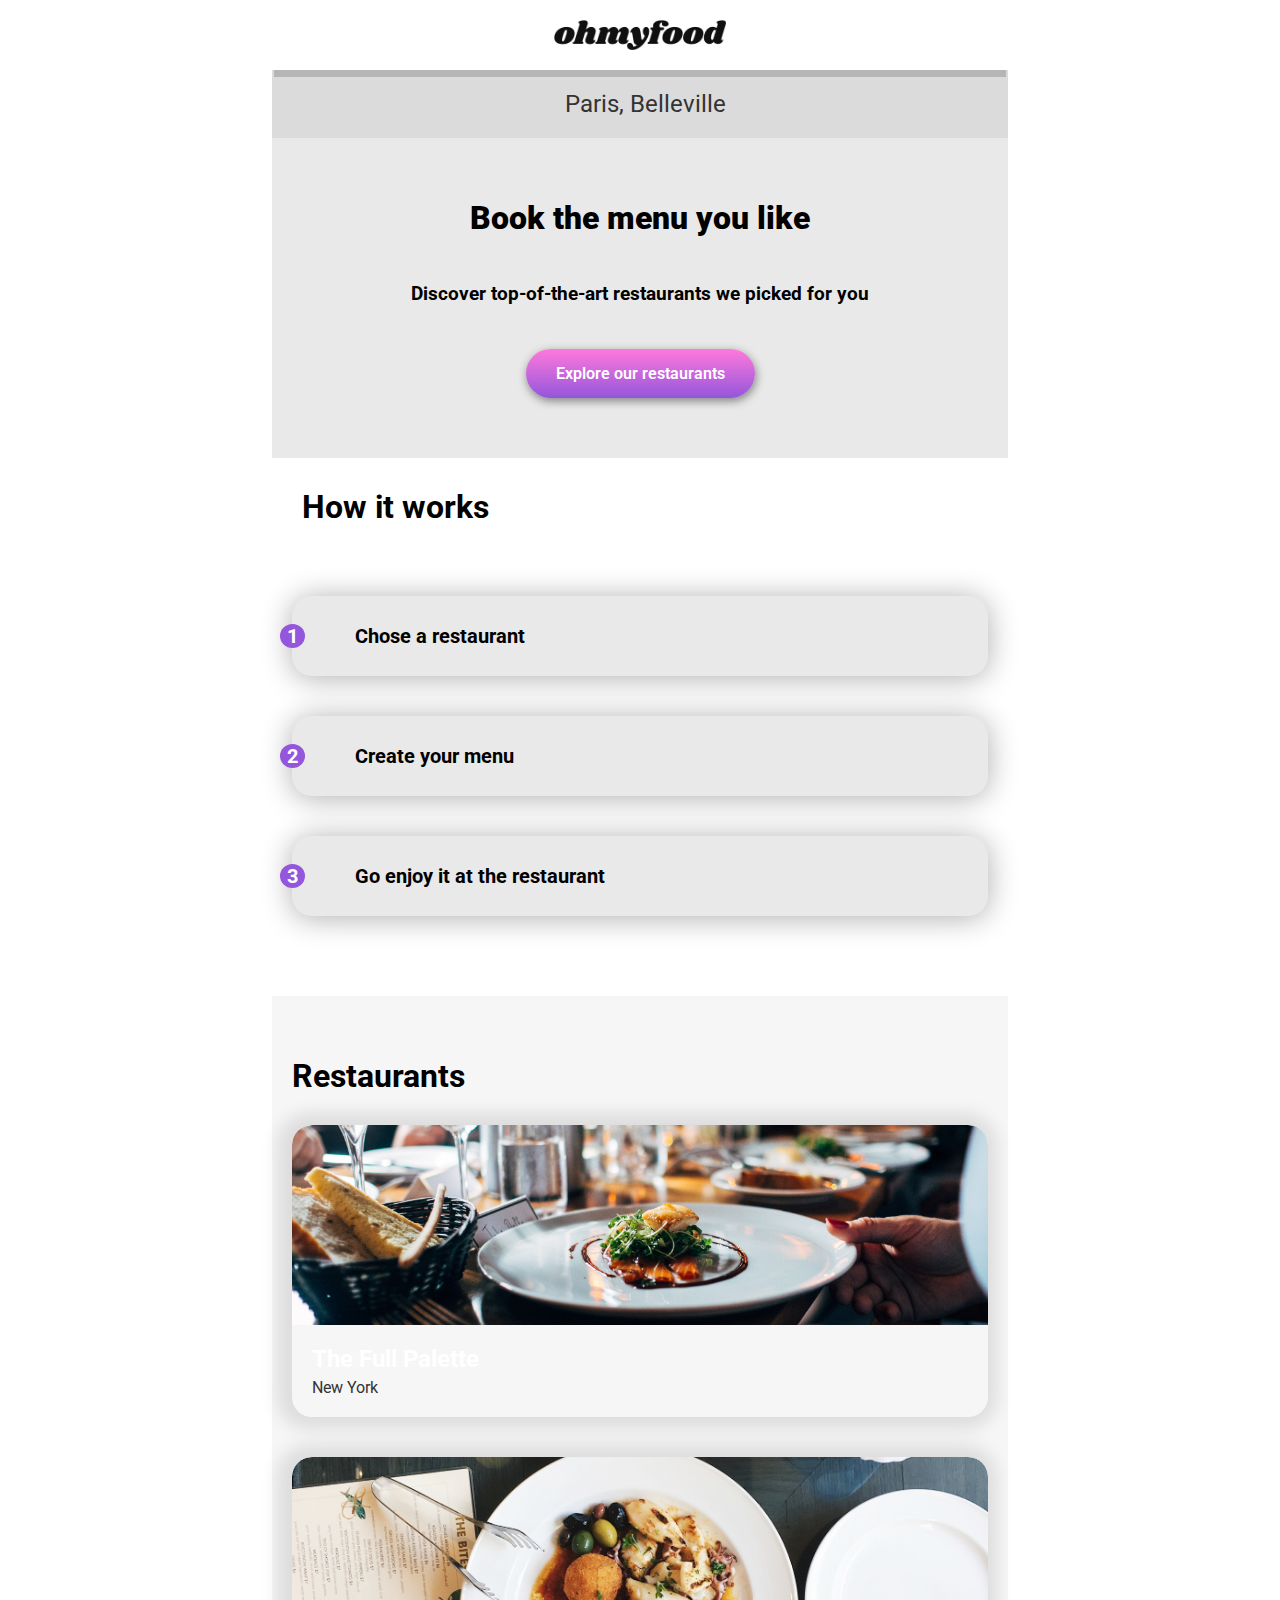
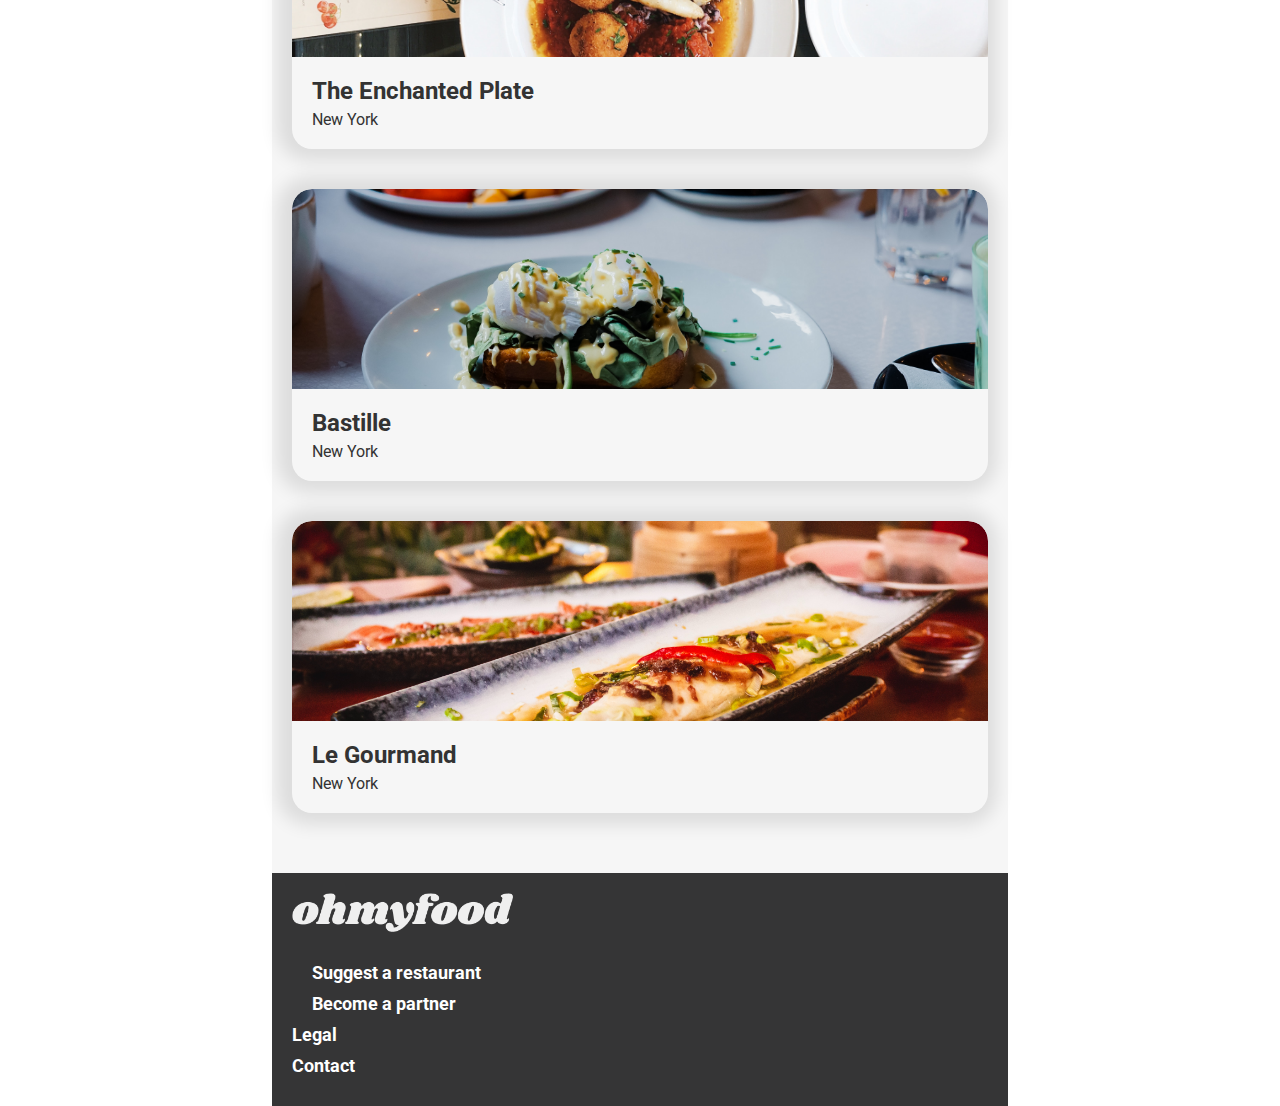
==== index.html @ 307437fc "fixing error" ====
<!DOCTYPE html>
<html lang="en">
  <head>
    <meta charset="UTF-8" />
    <meta http-equiv="X-UA-Compatible" content="IE=edge" />
    <meta name="viewport" content="width=device-width, initial-scale=1.0" />
    <link rel="stylesheet" href="styles/styles.css" />
    <title>Document</title>
    <link
      rel="stylesheet"
      href="https://cdnjs.cloudflare.com/ajax/libs/font-awesome/6.1.1/css/all.min.css"
      integrity="sha512-KfkfwYDsLkIlwQp6LFnl8zNdLGxu9YAA1QvwINks4PhcElQSvqcyVLLD9aMhXd13uQjoXtEKNosOWaZqXgel0g=="
      crossorigin="anonymous"
      referrerpolicy="no-referrer"
    />
  </head>
  <body>
    <div class="logo">
      <img src="images/logo/ohmyfood.png" alt="logo" />
    </div>
    <div class="location">
      <i class="fa-solid fa-location-dot"></i>
      <span>Paris, Belleville</span>
    </div>

    <section class="booking">
      <h1>Book the menu you like</h1>
      <h3>Discover top-of-the-art restaurants we picked for you</h3>

      <a class="btn-gradient" href="#">Explore our restaurants</a>
    </section>

    <section class="info">
      <h1>How it works</h1>

      <article class="work">
        <p>1</p>
        <i class="fa-solid fa-mobile-screen-button"></i>
        <span>Chose a restaurant</span>
      </article>

      <article class="work">
        <p>2</p>
        <i class="fa-solid fa-list"></i>
        <span>Create your menu</span>
      </article>
      <article class="work">
        <p>3</p>
        <i class="fa-solid fa-store"></i
        ><span>Go enjoy it at the restaurant</span>
      </article>
    </section>
    <section class="restaurants">
      <h1>Restaurants</h1>
      <article>
        <figure>
          <a href="./full.html"
            ><img
              src="images/restaurants/jay-wennington-N_Y88TWmGwA-unsplash.jpg"
              alt=""
          /></a>
          <figcaption>
            <div>
              <h2><a href="./full.html">The Full Palette</a></h2>
              <p>New York</p>
            </div>
            <div class="favorite">
              <label for="full">
                <input type="checkbox" id="full" />
                <i class="fa-regular fa-heart"></i>
                <i class="fa-solid fa-heart"></i>
              </label>
            </div>
          </figcaption>
        </figure>
      </article>

      <article>
        <figure>
          <a href="./enchanted.html">
            <img src="images/restaurants/stil-u2Lp8tXIcjw-unsplash.jpg" alt=""
          /></a>
          <figcaption>
            <div>
              <h2>The Enchanted Plate</h2>
              <p>New York</p>
            </div>
            <div class="favorite">
              <label for="enchanted">
                <input type="checkbox" id="enchanted" />
                <i class="fa-regular fa-heart"></i>
                <i class="fa-solid fa-heart"></i>
              </label>
            </div>
          </figcaption>
        </figure>
      </article>

      <article>
        <figure>
          <a href="./bastille.html">
            <img
              src="images/restaurants/toa-heftiba-DQKerTsQwi0-unsplash.jpg"
              alt=""
            />
          </a>
          <figcaption>
            <div>
              <h2>Bastille</h2>
              <p>New York</p>
            </div>
            <div class="favorite">
              <label>
                <input type="checkbox" />
                <i class="fa-regular fa-heart"></i>
                <i class="fa-solid fa-heart"></i>
              </label>
            </div>
          </figcaption>
        </figure>
      </article>
      <article>
        <figure>
          <a href="./legourmand.html">
            <img
              src="images/restaurants/louis-hansel-shotsoflouis-qNBGVyOCY8Q-unsplash.jpg"
              alt=""
            />
          </a>
          <figcaption>
            <div>
              <h2>Le Gourmand</h2>
              <p>New York</p>
            </div>
            <div class="favorite">
              <label>
                <input type="checkbox" />
                <i class="fa-regular fa-heart"></i>
                <i class="fa-solid fa-heart"></i>
              </label>
            </div>
          </figcaption>
        </figure>
      </article>
    </section>
  </body>
  <footer>
    <img src="images/logo/ohmyfood.png" alt="OhMyFood" />

    <div>
      <i class="fa-solid fa-utensils"> </i>
      <a href="/alafrancaise.html"> Suggest a restaurant</a>
    </div>

    <div>
      <i class="fa-solid fa-handshake-angle"></i>
      <a href="#">Become a partner</a>
    </div>
    <a href="#">Legal</a>
    <a href="#">Contact</a>
  </footer>
</html>
---- styles/styles.css ----
@import url("https://fonts.googleapis.com/css2?family=Roboto:wght@400;500;700;900&display=swap");

/* SETTING BODY PROPERTIES  */

body {
  max-width: 736px;
  font-family: "Roboto", sans-serif;
  margin: 0 auto;
}

a {
  text-decoration: none;
}

a:visited,
a:hover,
a:link {
  color: white;
}

/* MAIN LOGO DESIGN */

.logo {
  display: flex;
  align-items: baseline;
  padding: 20px;

  -webkit-box-shadow: 0px 9px 0px -2px rgba(0, 0, 0, 0.25);
  -moz-box-shadow: 0px 9px 0px -2px rgba(0, 0, 0, 0.25);
  box-shadow: 0px 9px 0px -2px rgba(0, 0, 0, 0.2);
}
.logo i {
  font-size: 30px;
}

.logo img {
  height: 30px;
  margin: auto;
}

/* LOCATION SECTION */

.location {
  padding: 20px;
  font-style: "roboto";
  font-size: x-large;
  text-align: center;
  color: #333;
  background-color: rgb(125 125 125 / 28%);
}

.location i {
  margin-right: 10px;
}

.booking {
  height: 15em;
  display: flex;
  flex-flow: column;
  align-content: center;
  justify-content: space-between;
  align-items: center;
  background-color: rgb(233, 233, 233);
  padding: 40px;
}
.booking h1 {
  font-weight: 900;
}
.booking p {
  width: fit-content;
}
.booking h3 {
  text-align: center;
}

/* Gradient Class to be reused with the buttons */

.btn-gradient {
  margin: 20px;

  background-color: #ff79da;

  padding: 15px 30px;
  border-radius: 50px;
  color: #fff;
  font-weight: 600;
  font-family: "Roboto";

  background: #9456dc;
  background: -webkit-linear-gradient(bottom, #9456dc, #ff79db);
  background: -moz-linear-gradient(bottom, #9456dc, #ff79db);
  background: linear-gradient(to top, #9456dc, #ff79db);
  box-shadow: 1px 3px 10px grey;
}

.info {
  display: flex;
  flex-direction: column;
  gap: 40px;
}
.info h1 {
  margin: 30px;
}

.info i {
  color: #9356dc;
  margin: 5px;
}
figcaption a,
figcaption a:visited {
  color: #333;
}
.work {
  font-weight: bold;
  display: flex;
  align-items: center;
  font-size: 20px;
  box-shadow: 0px 2px 30px rgb(176, 173, 173);
  margin: 0px 20px;
  height: 80px;
  background-color: rgb(233, 233, 233);
  border-radius: 20px;
  gap: 20px;
}
.work p {
  width: 25px;
  margin: 0 0 0 -12px;
  color: #fff;
  font-size: 20px;
  text-align: center;
  border-radius: 50%;
  background-color: #9356dc;
}
.work:hover {
  background-color: #e5d5f6;
  opacity: 1;
}
/* Index restaurant code */

.restaurants {
  display: flex;
  flex-direction: column;

  padding-bottom: 40px;
  margin-top: 80px;
  background-color: #f6f6f6;
}
/* Adding style to the titlle ```````````````````` */
.restaurants > h1 {
  font-weight: bold;
  font-size: xx-large;
  margin-left: 20px;
  padding-top: 40px;
  margin-bottom: 10px;
}

.restaurants figure {
  margin: 20px;
  border-radius: 20px;
  overflow: hidden;
  -webkit-box-shadow: -3px 0px 17px 12px rgba(0, 0, 0, 0.1);
  -moz-box-shadow: -3px 0px 17px 12px rgba(0, 0, 0, 0.1);
  box-shadow: -3px 0px 17px 12px rgba(0, 0, 0, 0.1);
}

.restaurants article figure img {
  width: 100%;
  display: block;
}
.restaurants article figcaption {
  padding-right: 15px;
  padding-left: 15px;
  padding-top: 5px;
  padding-bottom: 15px;
  display: flex;
  justify-content: space-between;
  align-items: center;
  color: #333;
}

.restaurants article figcaption h2 {
  color: #333;
  margin: 5px;
}

.restaurants article figcaption p {
  color: #333;
  margin: 5px;
}

.restaurants article > figure img {
  object-fit: cover;
  width: 100%;
  max-height: 200px;
  border-top-right-radius: 20px;
  border-top-left-radius: 20px;
  padding-bottom: 10px;
}

footer {
  font-family: "Roboto", sans-serif;
  background-color: #353536;
  color: #fff;
}
footer a {
  position: relative;
  margin: 0px 20px;
  color: #fff;
  text-decoration: none;
  font-family: "Roboto", sans-serif;
  font-size: large;
  font-weight: bold;
}

footer {
  color: #fff;
  display: flex;
  flex-direction: column;
  gap: 10px;
}
footer i {
  clear: left;
}

/* alafrancaise code*/

.fondo {
  margin: 0;
}
.fondo img {
  object-fit: cover;
  width: 100%;
}
.menu {
  display: flex;
  /* found the error in this line */
  flex-direction: column;
  gap: 20px;
  background-color: #f6f6f6;
  position: relative;
  padding-bottom: 120px;
}
.layout {
  display: flex;
  flex-direction: column;
  gap: 20px;
  align-items: center;
}

.t-menu {
  margin: 10px 20px;
  padding-bottom: 5px;
  align-self: flex-start;
  color: #333;
  position: relative;
  font-size: 20px;
  padding: 0;
}
.t-menu::after {
  content: "";
  display: block;
  width: 50px;
  height: 2px;
  background-color: #99e2d0;
  margin-top: 5px;
}

.selection {
  background-color: #fff;
  display: flex;
  margin: 0;
  border-radius: 10px;
  width: 90%;
  box-shadow: 1px 3px 15px rgb(0 0 0 / 10%);
  justify-content: space-between;
  align-items: center;
  overflow: hidden;
  position: relative;
  transition: all 0.3s ease;
  animation-name: slideup;
  animation-fill-mode: backwards;
  animation-duration: 0.3s;
  animation-timing-function: ease;
}

.selection:nth-of-type(1) {
  animation-delay: 100ms;
}
.selection:nth-of-type(2) {
  animation-delay: 200ms;
}
.selection:nth-of-type(3) {
  animation-delay: 300ms;
}

.selection > div:first-of-type {
  padding: 10px;
  flex: 10;
}

.selection h3,
.selection h5 {
  margin: 0;
}
.selection h5 {
  font-weight: 300;
}
.selection .price {
  padding-right: 20px;
  transition: all 0.3s ease;
  /*flex: 2;*/
  display: flex;
  align-self: end;
  padding-bottom: 10px;
}
.check {
  display: flex;
  justify-content: center;
  align-items: center;
  height: 100%;
  width: 60px;
  background-color: #99e2d0;
  color: #fff;
  position: absolute;
  top: 0;
  right: -60px;
  transition: all 0.3s ease;
  cursor: pointer;
}

.check i {
  transform: rotate(-360deg);
  transition: all 0.5s ease;
  font-size: 25px;
}

.selection:hover .check {
  right: 0;
}
.selection:hover .check i {
  transform: rotate(0deg);
}

.selection:hover .price {
  padding-right: 70px;
}

.selection:hover h3,
.selection:hover h5 {
  margin: 0;
  white-space: nowrap;
  overflow: hidden;
  text-overflow: ellipsis;
  max-width: 90%;
}
.selection .check:hover {
  cursor: pointer;
}
.btn-order {
  width: 35%;
  color: #fff;
  display: flex;
  align-self: center;
  position: absolute;
  left: calc(50% - 102px);
  bottom: 20px;
}

.btn-order > span {
  margin: 0 auto;
}

.btn-gradient > a {
  display: inline;
  color: #fff;
  justify-items: center;
}

.menu > h1 {
  font-size: 40px;
  margin: 20px;
  font-family: "Roboto";
  font-style: italic;
}

.restaurant {
  display: flex;
  align-items: center;
  justify-content: space-between;
  padding: 20px;
  background-color: #f6f6f6;
  border-top-left-radius: 40px;
  border-top-right-radius: 40px;
  margin-top: -60px;
  position: relative;
}
.restaurant .favorite {
  margin-top: -15px;
}

.favorite input {
  width: 0;
  height: 0;
  overflow: auto;
}

.favorite i {
  display: block;
  margin-top: -20px;
  background-color: transparent;
  text-align: center;
  font-size: 30px;
}

.favorite input + i + i {
  display: none;
}

.favorite input:checked + i + i {
  display: block;

  background-image: linear-gradient(to top, #9456dc, #ff79db);
  -webkit-text-fill-color: transparent;
  -webkit-background-clip: text;
}
.favorite input:checked + i {
  display: none;
}

.entree input {
  width: 0;
  height: 0;
  overflow: hidden;
}
footer {
  padding-bottom: 30px;
}
footer h1 {
  margin-left: 20px;
}
footer > img {
  padding: 20px;
  width: 30%;
  filter: invert(1);
  -webkit-filter: invert(1);
  -ms-filter: invert(1);
  -o-filter: invert(1);
}
footer div {
  margin-left: 20px;
}

.main {
  color: #333;
}

@keyframes slideup {
  0% {
    transform: translateY(25px);
    opacity: 0;
  }
  100% {
    transform: translateY(0);
    opacity: 1;
  }
}
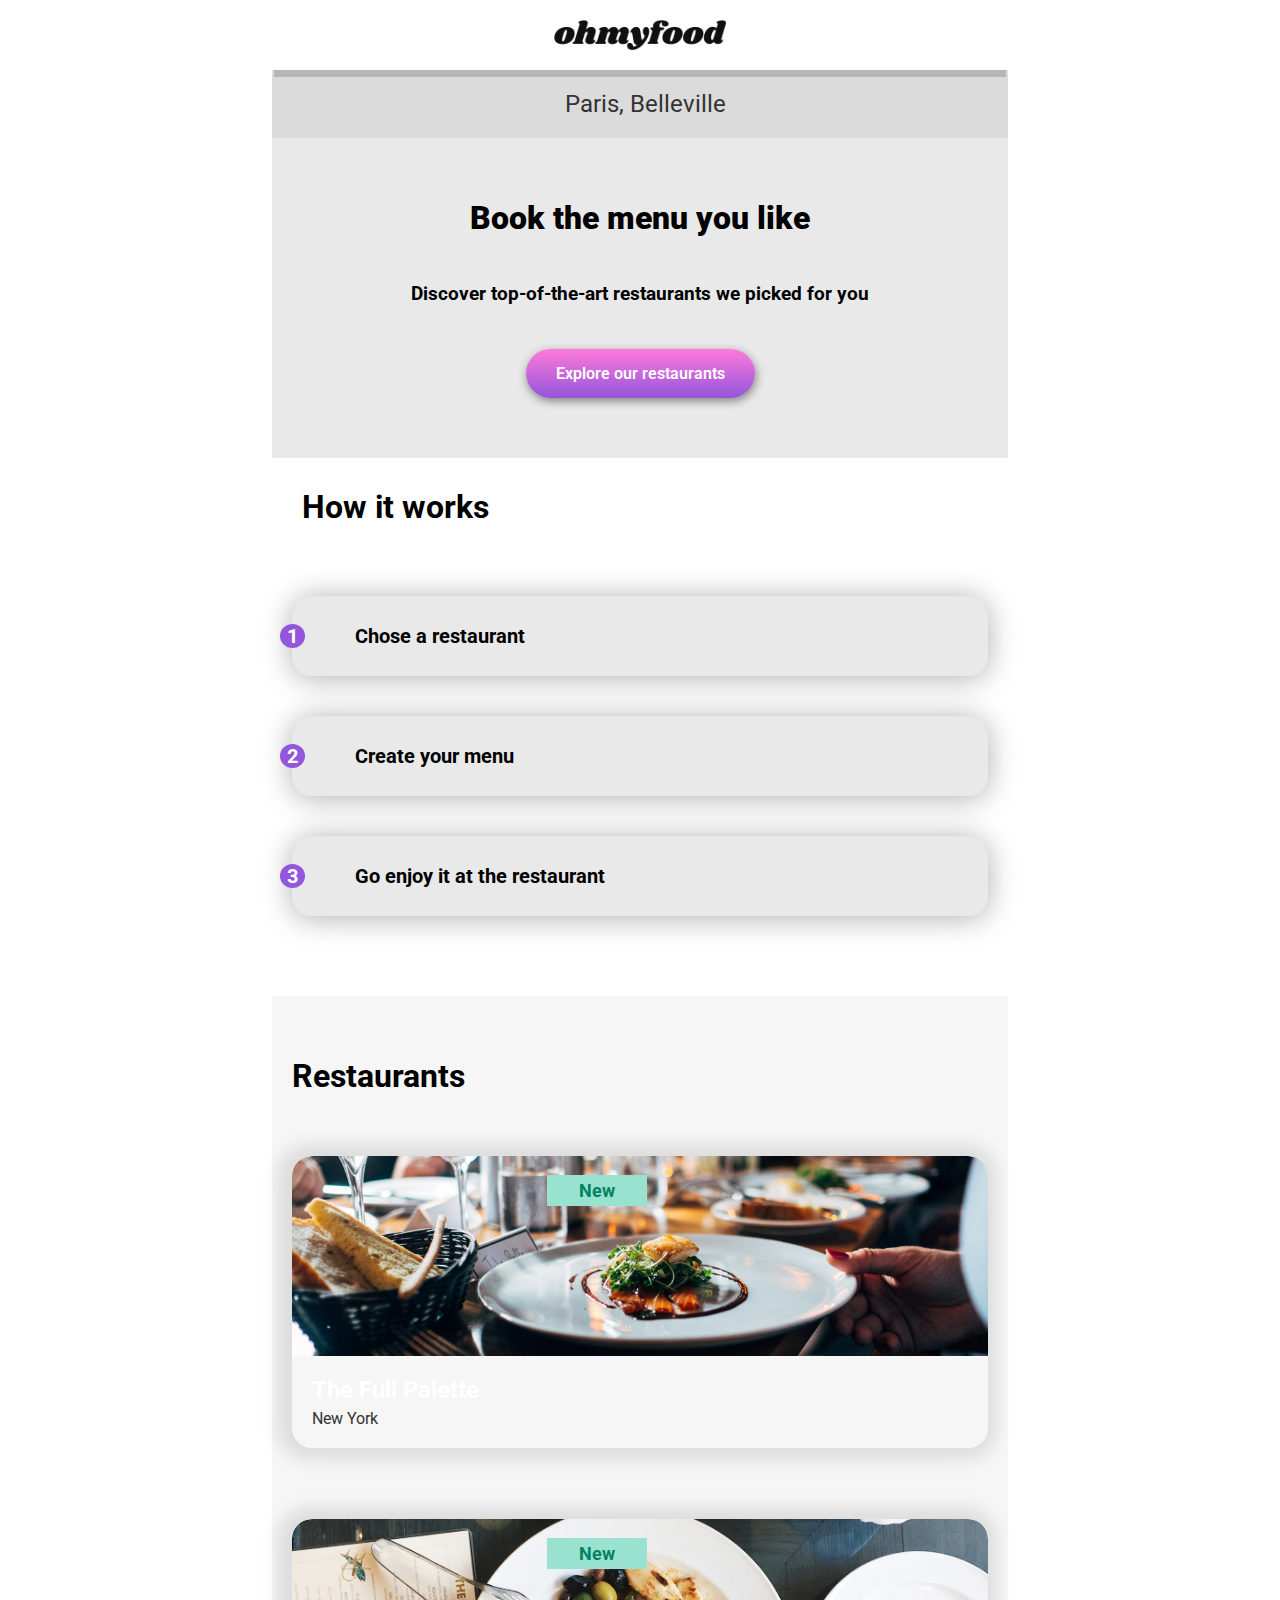
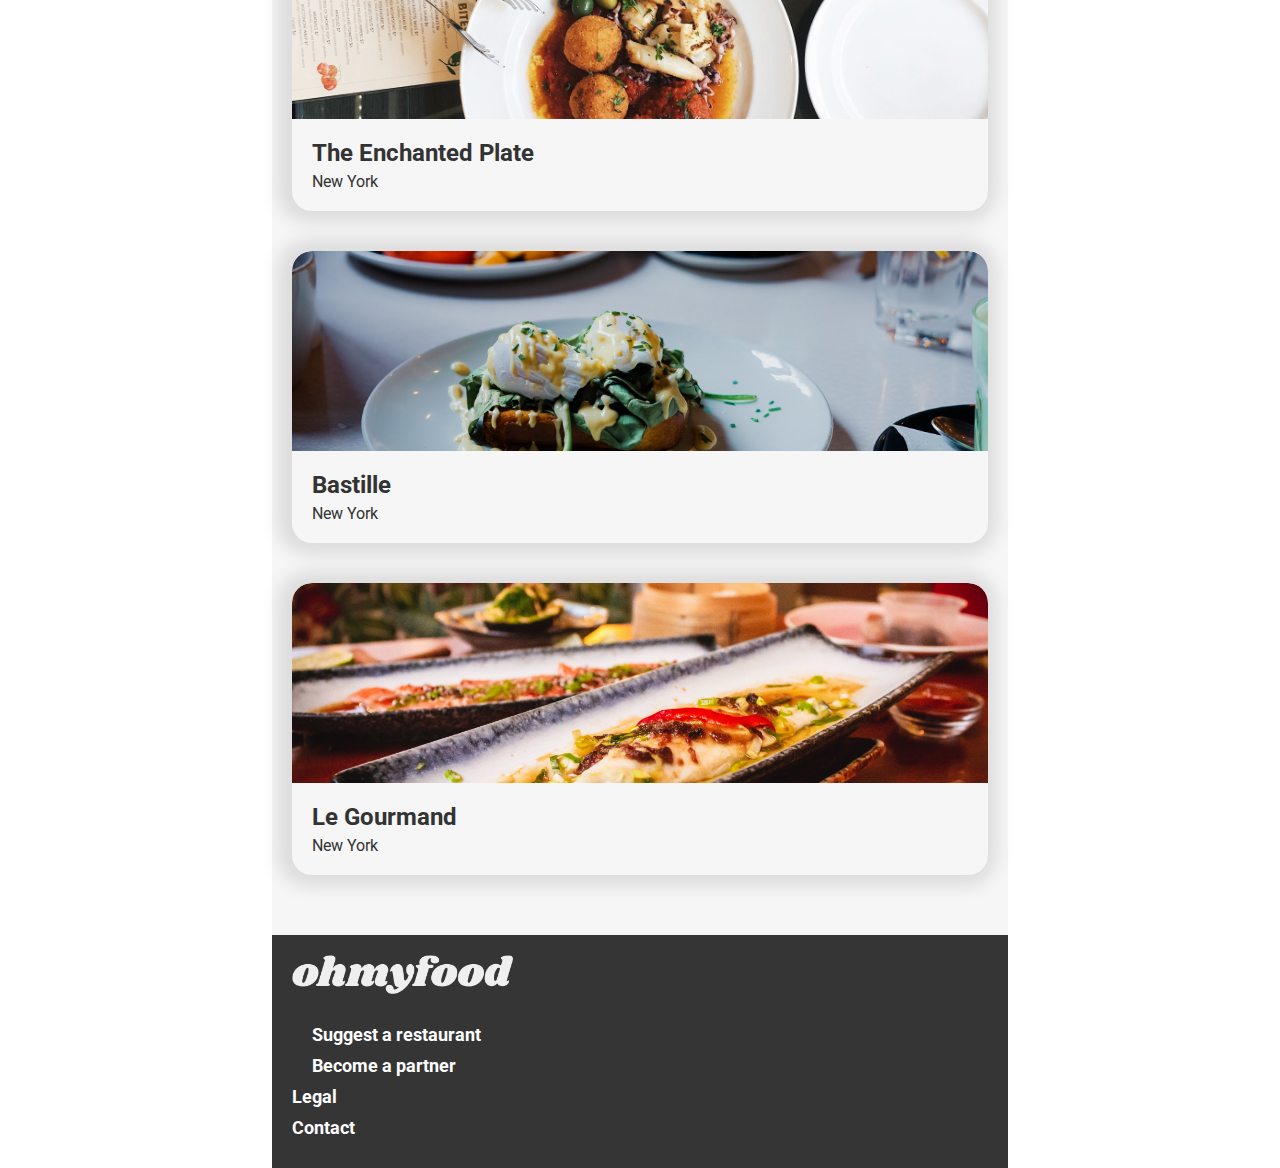
==== commit dd8f68eb: "fixing error" ====
--- a/index.html
+++ b/index.html
@@ -53,6 +53,7 @@
     <section class="restaurants">
       <h1>Restaurants</h1>
       <article>
+        <span class="new-tag">New</span>
         <figure>
           <a href="./full.html"
             ><img
@@ -76,6 +77,7 @@
       </article>
 
       <article>
+        <span class="new-tag">New</span>
         <figure>
           <a href="./enchanted.html">
             <img src="images/restaurants/stil-u2Lp8tXIcjw-unsplash.jpg" alt=""
--- a/styles/styles.css
+++ b/styles/styles.css
@@ -234,11 +234,26 @@
 .menu {
   display: flex;
   /* found the error in this line */
-  flex-direction: column;
+  flex-direction: column; /* flex-flow: column nowrap;*/
   gap: 20px;
   background-color: #f6f6f6;
   position: relative;
   padding-bottom: 120px;
+}
+.new-tag {
+  display: block;
+  position: relative;
+  left: 275px;
+  top: 70px;
+  background-color: rgb(153 226 208);
+  width: 90px;
+  /* height: 30px; */
+  font-size: large;
+  font-weight: 700;
+  color: #008360;
+  text-align: center;
+  padding: -1px;
+  padding: 5px;
 }
 .layout {
   display: flex;
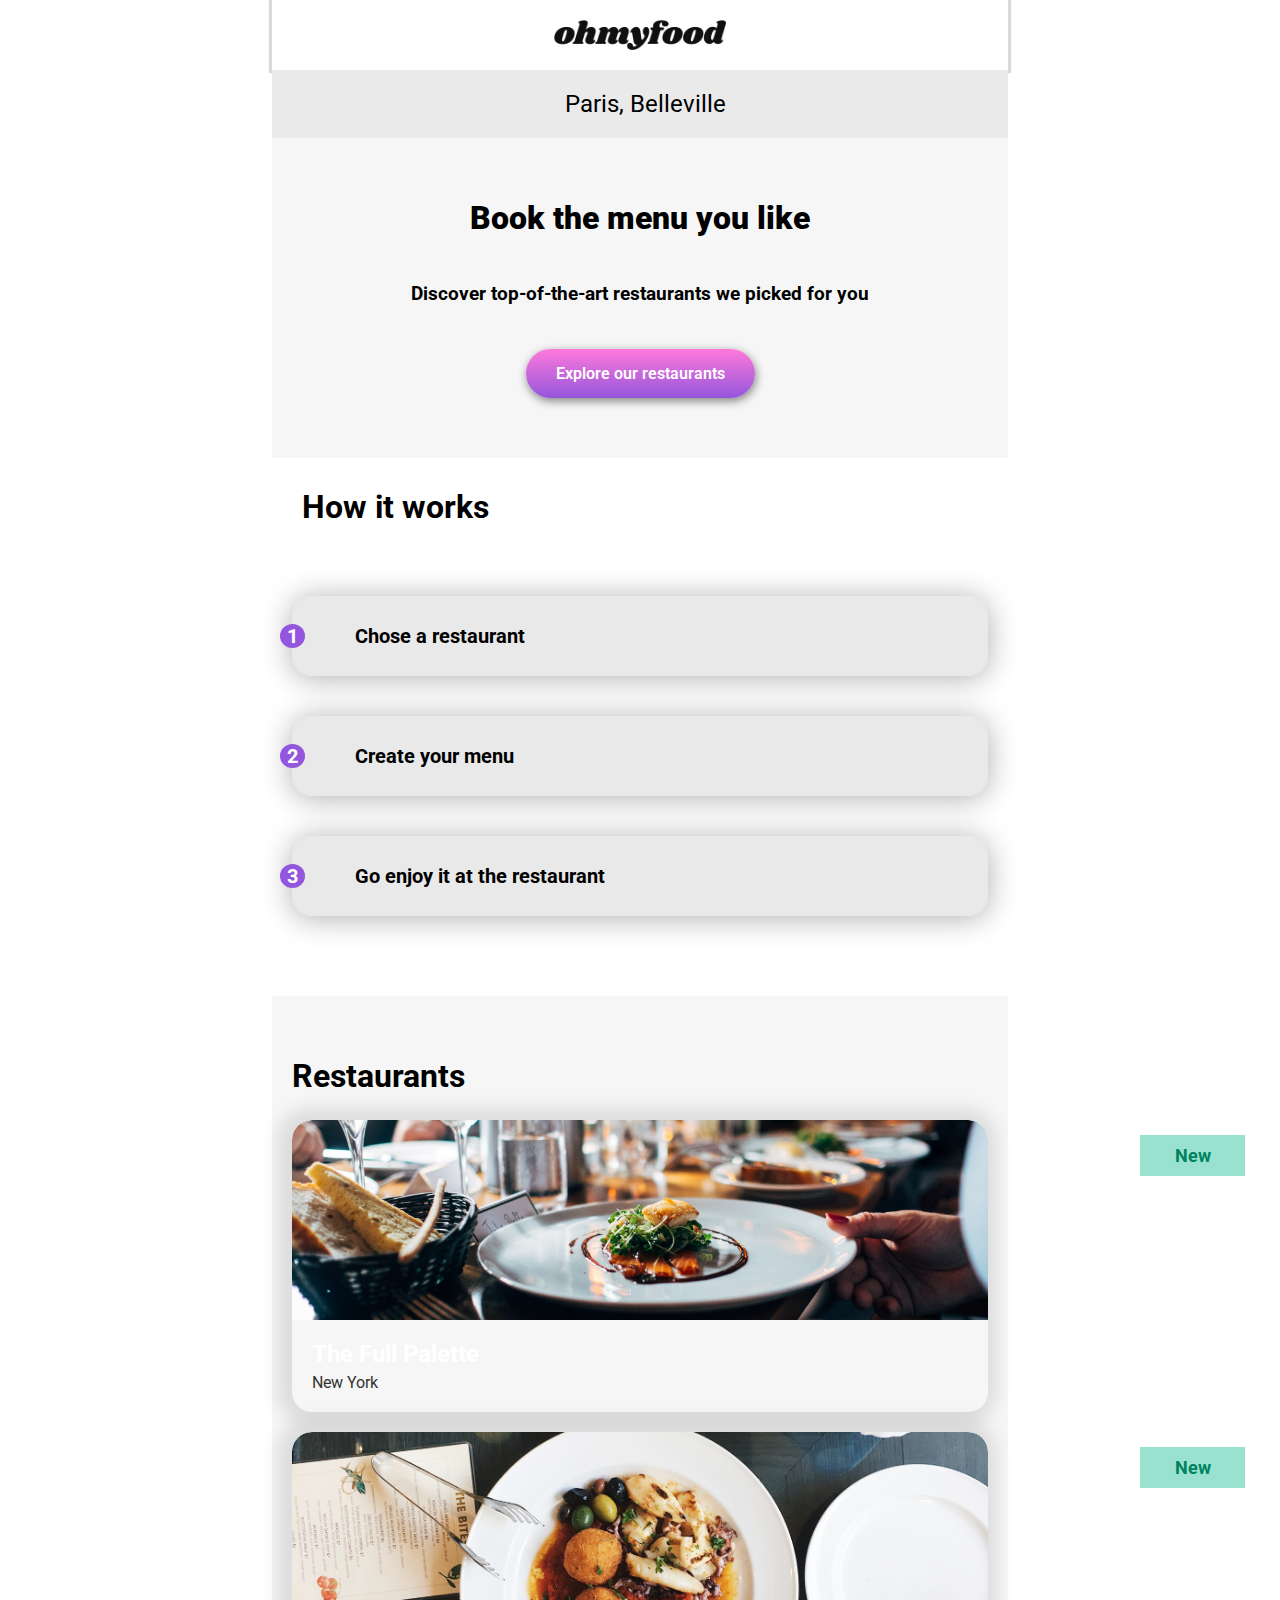
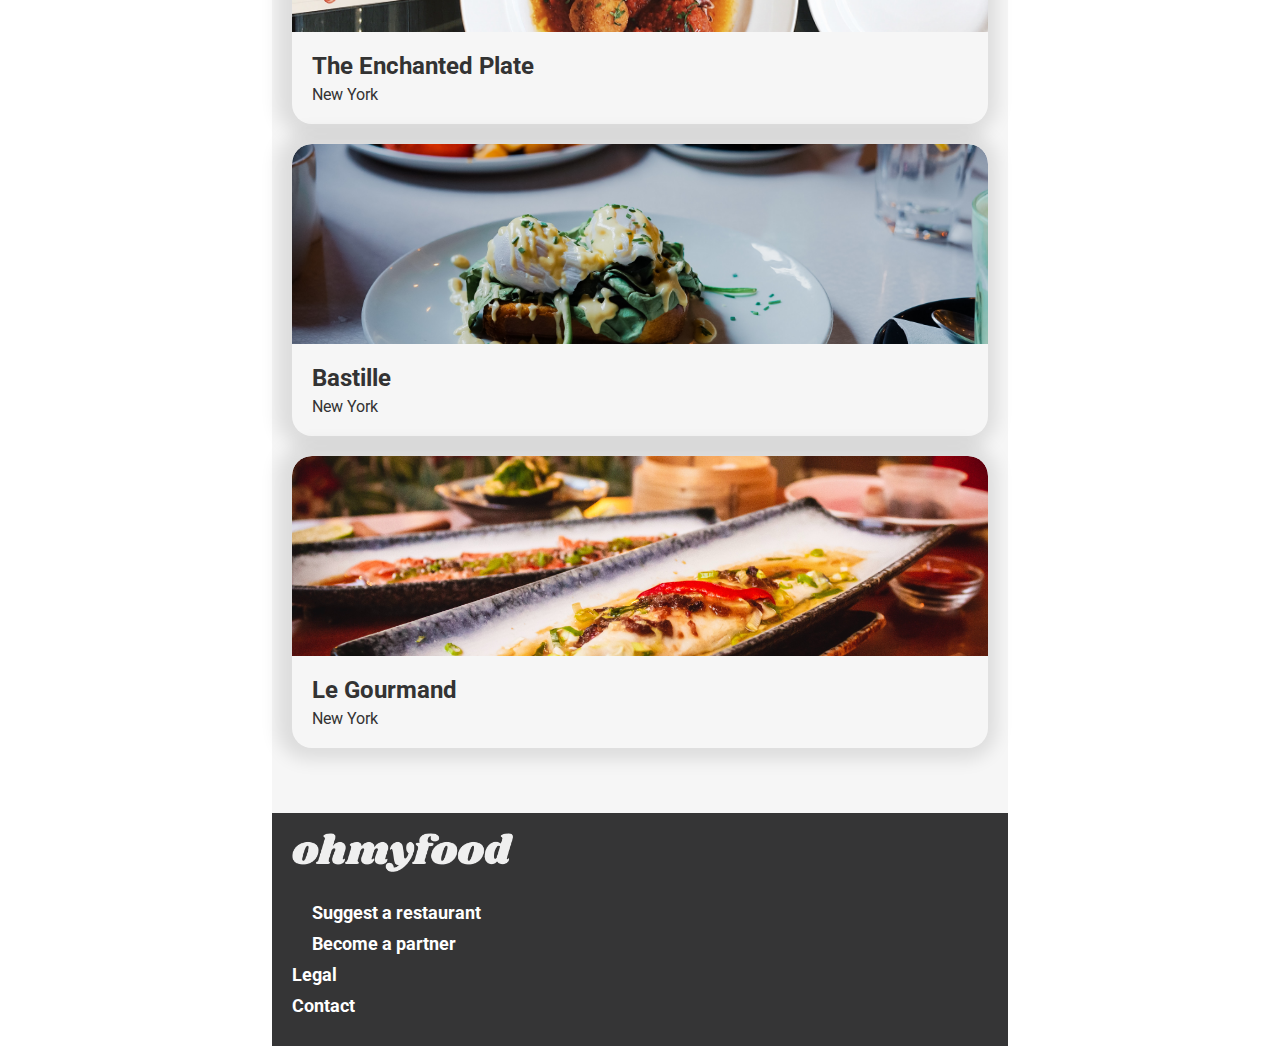
==== commit 34f30111: "fixing error" ====
--- a/index.html
+++ b/index.html
@@ -53,8 +53,8 @@
     <section class="restaurants">
       <h1>Restaurants</h1>
       <article>
-        <span class="new-tag">New</span>
         <figure>
+          <span class="new-tag">New</span>
           <a href="./full.html"
             ><img
               src="images/restaurants/jay-wennington-N_Y88TWmGwA-unsplash.jpg"
@@ -77,8 +77,8 @@
       </article>
 
       <article>
-        <span class="new-tag">New</span>
         <figure>
+          <span class="new-tag">New</span>
           <a href="./enchanted.html">
             <img src="images/restaurants/stil-u2Lp8tXIcjw-unsplash.jpg" alt=""
           /></a>
--- a/styles/styles.css
+++ b/styles/styles.css
@@ -25,9 +25,10 @@
   align-items: baseline;
   padding: 20px;
 
-  -webkit-box-shadow: 0px 9px 0px -2px rgba(0, 0, 0, 0.25);
-  -moz-box-shadow: 0px 9px 0px -2px rgba(0, 0, 0, 0.25);
-  box-shadow: 0px 9px 0px -2px rgba(0, 0, 0, 0.2);
+  -webkit-box-shadow: 0px 0px 1px 3px rgba(0, 0, 0, 0.15);
+  -moz-box-shadow: 0px 0px 1px 3px rgba(0, 0, 0, 0.15);
+
+  box-shadow: 0px 0px 1px 3px rgb(0 0 0 / 15%);
 }
 .logo i {
   font-size: 30px;
@@ -45,8 +46,7 @@
   font-style: "roboto";
   font-size: x-large;
   text-align: center;
-  color: #333;
-  background-color: rgb(125 125 125 / 28%);
+  background-color: rgb(234 234 234);
 }
 
 .location i {
@@ -60,7 +60,7 @@
   align-content: center;
   justify-content: space-between;
   align-items: center;
-  background-color: rgb(233, 233, 233);
+  background-color: rgb(246 246 246);
   padding: 40px;
 }
 .booking h1 {
@@ -140,8 +140,8 @@
 .restaurants {
   display: flex;
   flex-direction: column;
-
-  padding-bottom: 40px;
+  gap: 10px;
+  padding-bottom: 60px;
   margin-top: 80px;
   background-color: #f6f6f6;
 }
@@ -155,7 +155,7 @@
 }
 
 .restaurants figure {
-  margin: 20px;
+  margin: 5px 20px;
   border-radius: 20px;
   overflow: hidden;
   -webkit-box-shadow: -3px 0px 17px 12px rgba(0, 0, 0, 0.1);
@@ -240,20 +240,19 @@
   position: relative;
   padding-bottom: 120px;
 }
+
 .new-tag {
   display: block;
-  position: relative;
-  left: 275px;
-  top: 70px;
+  position: absolute;
+  left: calc(100% - 140px);
   background-color: rgb(153 226 208);
-  width: 90px;
-  /* height: 30px; */
+  width: 85px;
   font-size: large;
   font-weight: 700;
   color: #008360;
   text-align: center;
-  padding: -1px;
-  padding: 5px;
+  padding: 10px;
+  margin-top: 15px;
 }
 .layout {
   display: flex;
@@ -368,9 +367,11 @@
   text-overflow: ellipsis;
   max-width: 90%;
 }
-.selection .check:hover {
+
+.favorite label:hover {
   cursor: pointer;
 }
+
 .btn-order {
   width: 35%;
   color: #fff;
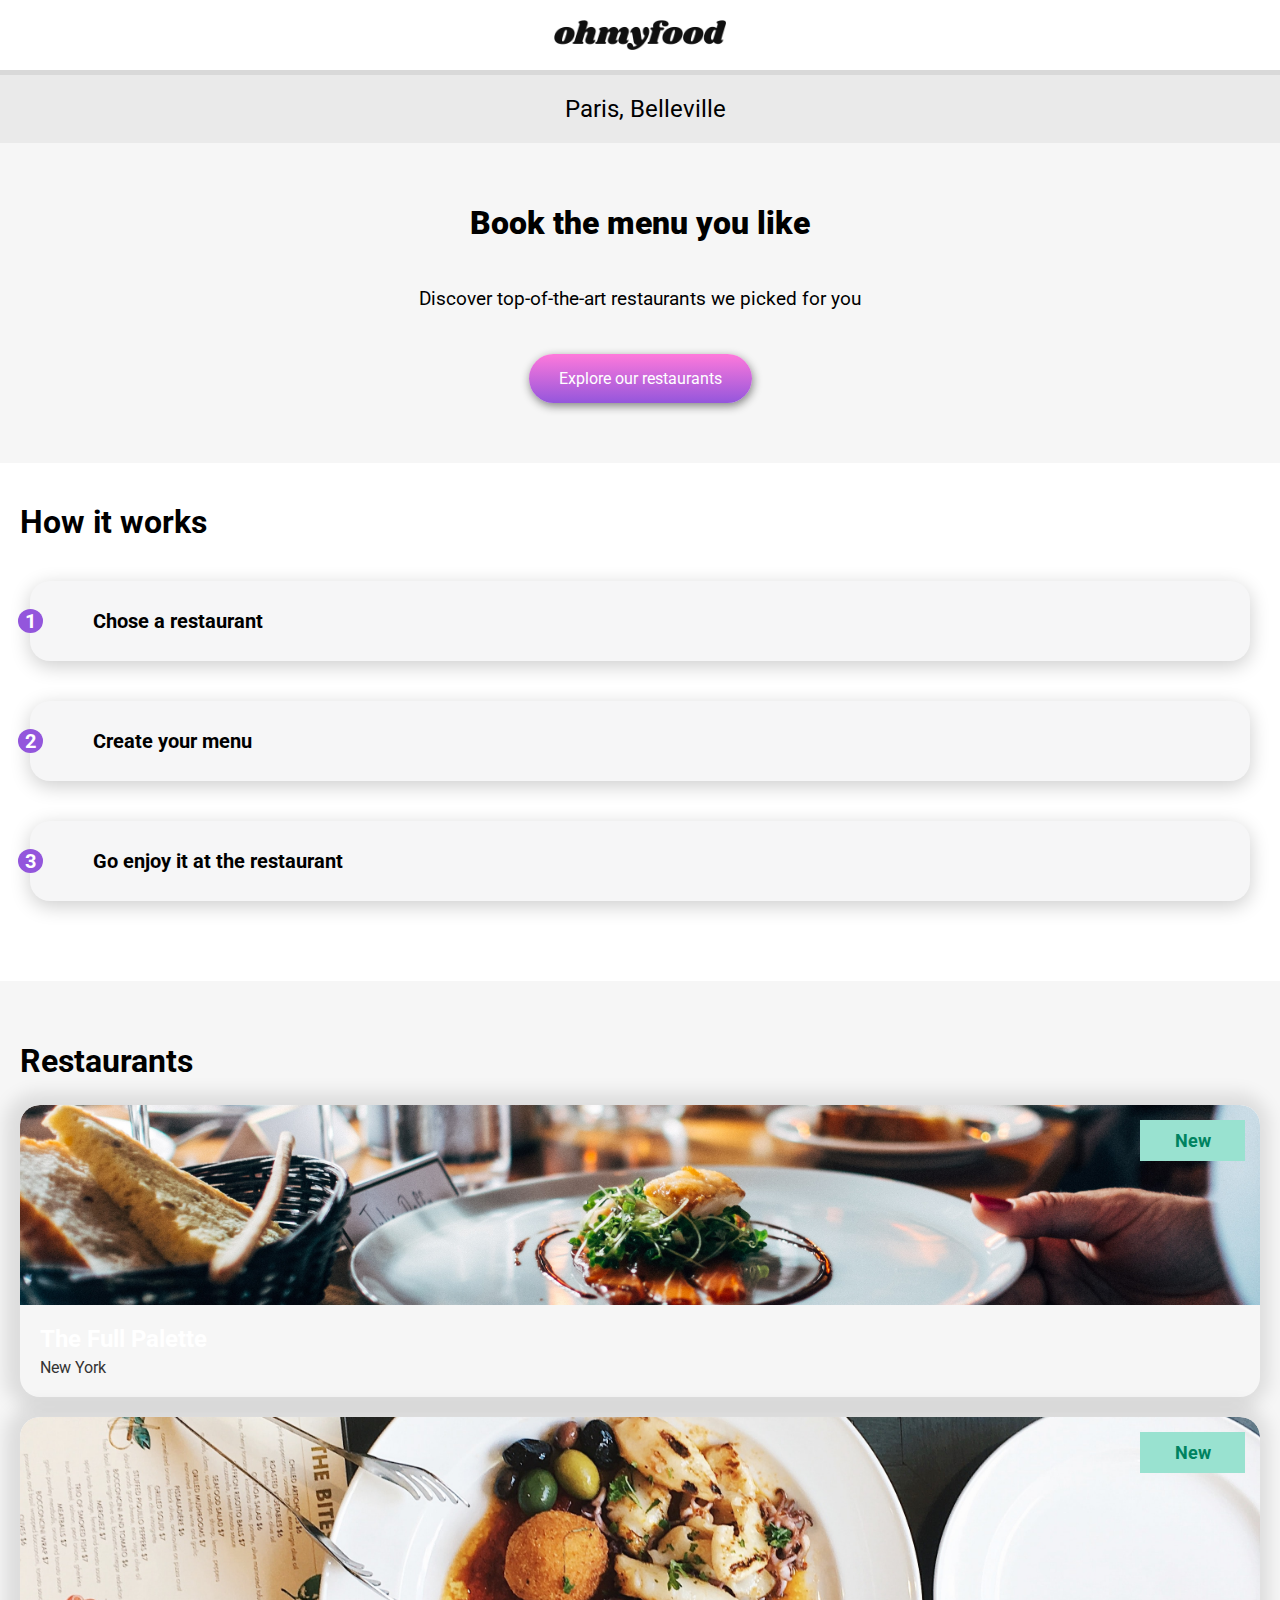
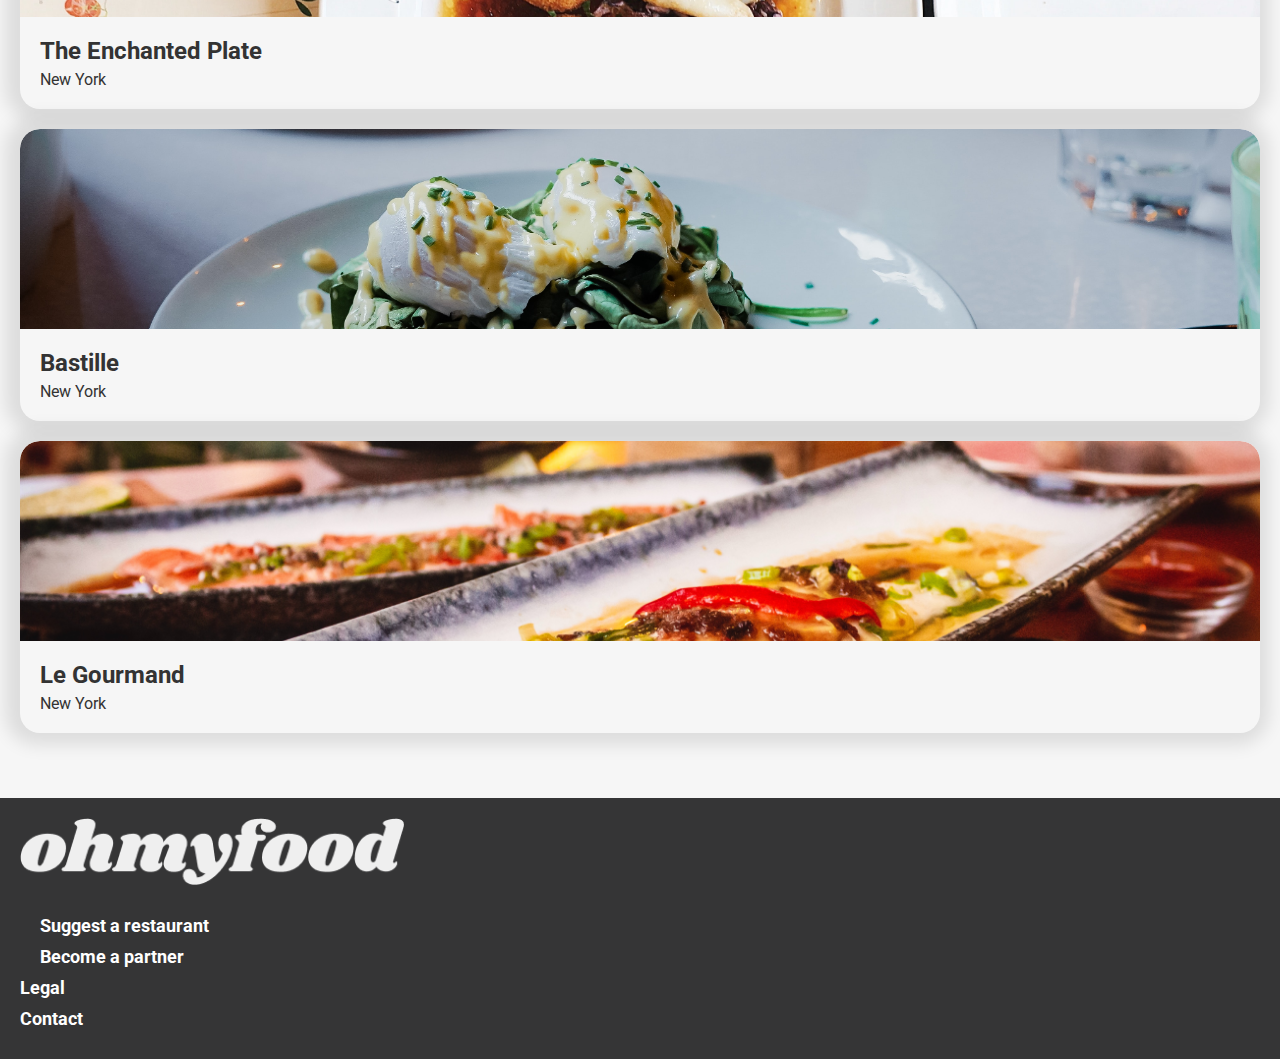
==== commit 7c3c5b25: "fixing colors" ====
--- a/index.html
+++ b/index.html
@@ -148,12 +148,10 @@
   </body>
   <footer>
     <img src="images/logo/ohmyfood.png" alt="OhMyFood" />
-
     <div>
       <i class="fa-solid fa-utensils"> </i>
       <a href="/alafrancaise.html"> Suggest a restaurant</a>
     </div>
-
     <div>
       <i class="fa-solid fa-handshake-angle"></i>
       <a href="#">Become a partner</a>
--- a/styles/styles.css
+++ b/styles/styles.css
@@ -3,7 +3,6 @@
 /* SETTING BODY PROPERTIES  */
 
 body {
-  max-width: 736px;
   font-family: "Roboto", sans-serif;
   margin: 0 auto;
 }
@@ -28,7 +27,7 @@
   -webkit-box-shadow: 0px 0px 1px 3px rgba(0, 0, 0, 0.15);
   -moz-box-shadow: 0px 0px 1px 3px rgba(0, 0, 0, 0.15);
 
-  box-shadow: 0px 0px 1px 3px rgb(0 0 0 / 15%);
+  box-shadow: 0px 10px 0px 0px rgb(0 0 0 / 15%);
 }
 .logo i {
   font-size: 30px;
@@ -42,8 +41,9 @@
 /* LOCATION SECTION */
 
 .location {
+  margin-top: 5px;
   padding: 20px;
-  font-style: "roboto";
+  font-family: "Roboto", sans-serif;
   font-size: x-large;
   text-align: center;
   background-color: rgb(234 234 234);
@@ -71,20 +71,20 @@
 }
 .booking h3 {
   text-align: center;
+  font-weight: normal;
 }
 
 /* Gradient Class to be reused with the buttons */
 
 .btn-gradient {
   margin: 20px;
-
+  font-family: "Roboto", sans-serif;
   background-color: #ff79da;
 
   padding: 15px 30px;
   border-radius: 50px;
   color: #fff;
-  font-weight: 600;
-  font-family: "Roboto";
+  font-weight: 400;
 
   background: #9456dc;
   background: -webkit-linear-gradient(bottom, #9456dc, #ff79db);
@@ -99,12 +99,16 @@
   gap: 40px;
 }
 .info h1 {
-  margin: 30px;
-}
-
-.info i {
+  margin: 0;
+  padding: 40px 20px 0 20px;
+}
+
+.work i {
+  color: #7e7e7e;
+  margin: 5px;
+}
+.work:hover i {
   color: #9356dc;
-  margin: 5px;
 }
 figcaption a,
 figcaption a:visited {
@@ -115,10 +119,10 @@
   display: flex;
   align-items: center;
   font-size: 20px;
-  box-shadow: 0px 2px 30px rgb(176, 173, 173);
-  margin: 0px 20px;
+  box-shadow: 0px 5px 20px rgb(0 0 0 / 20%);
+  margin: 0px 30px;
   height: 80px;
-  background-color: rgb(233, 233, 233);
+  background-color: rgb(246 246 247);
   border-radius: 20px;
   gap: 20px;
 }
@@ -254,6 +258,7 @@
   padding: 10px;
   margin-top: 15px;
 }
+
 .layout {
   display: flex;
   flex-direction: column;
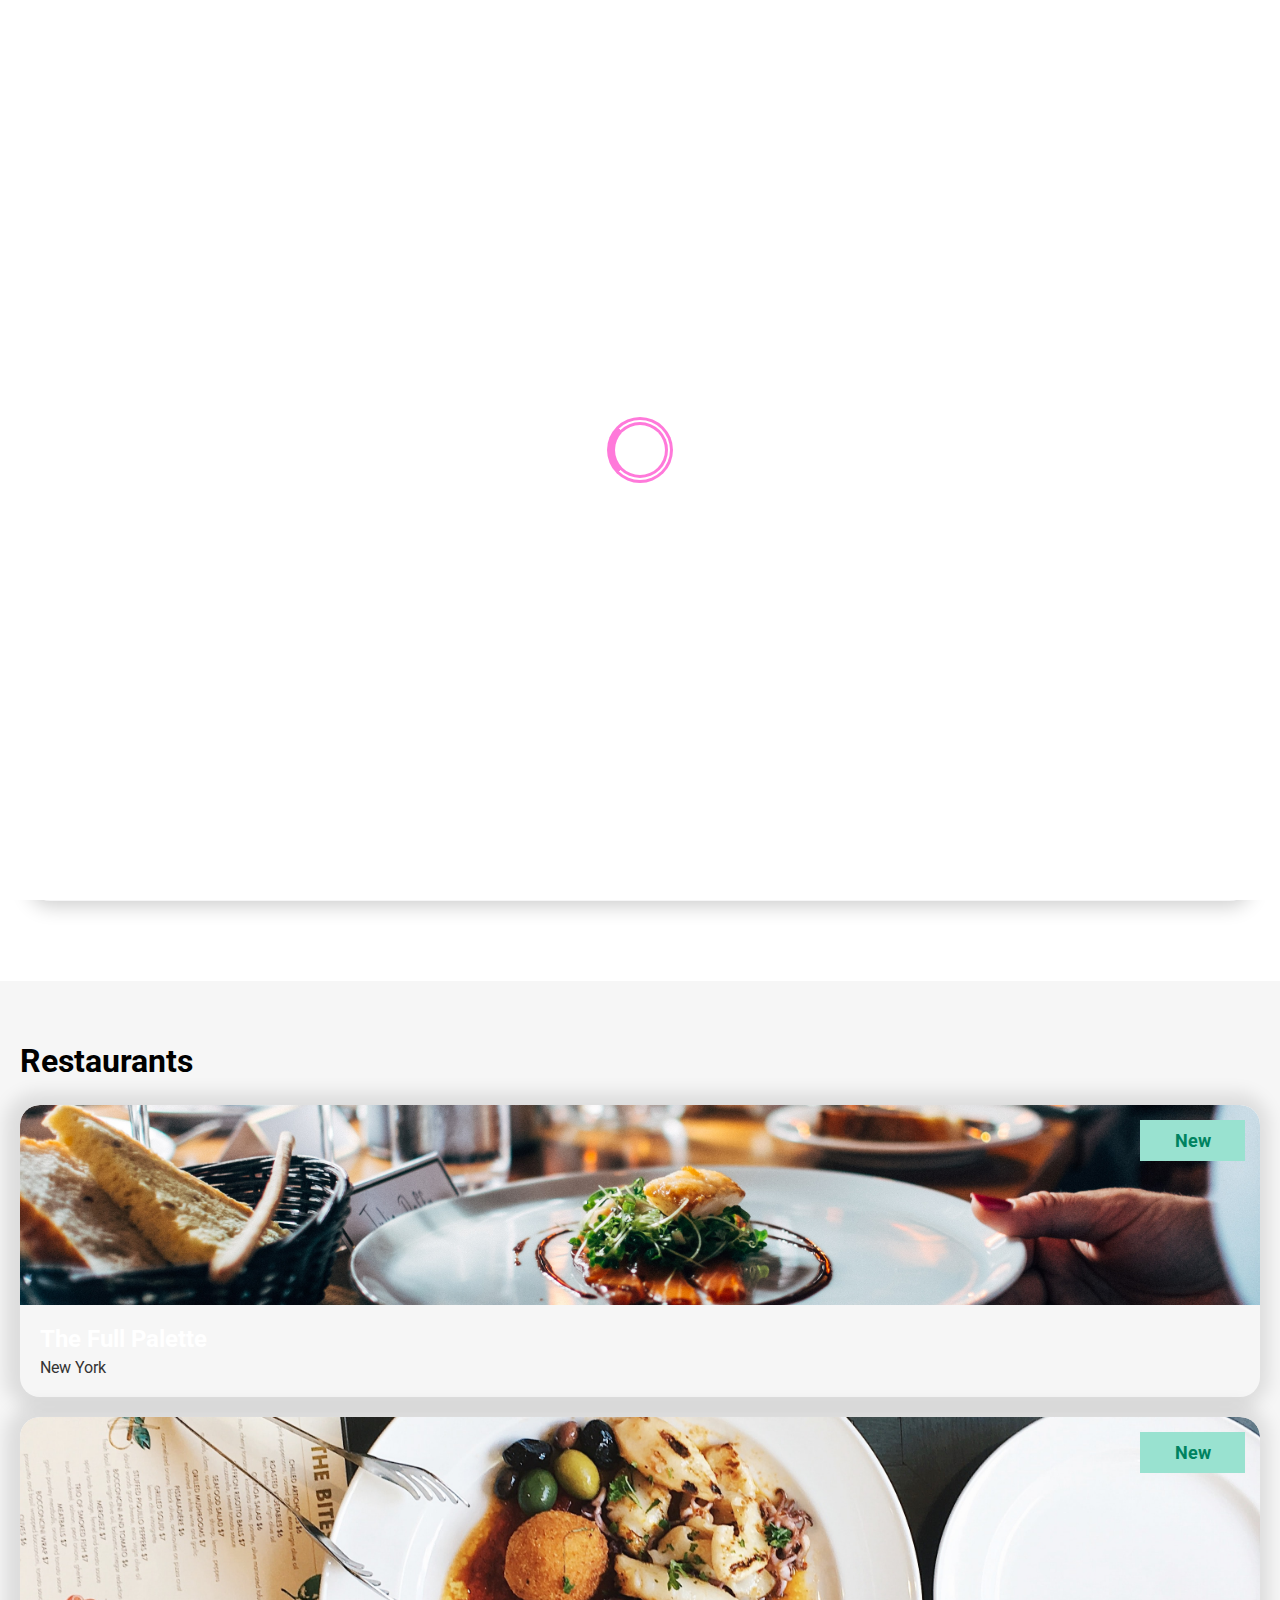
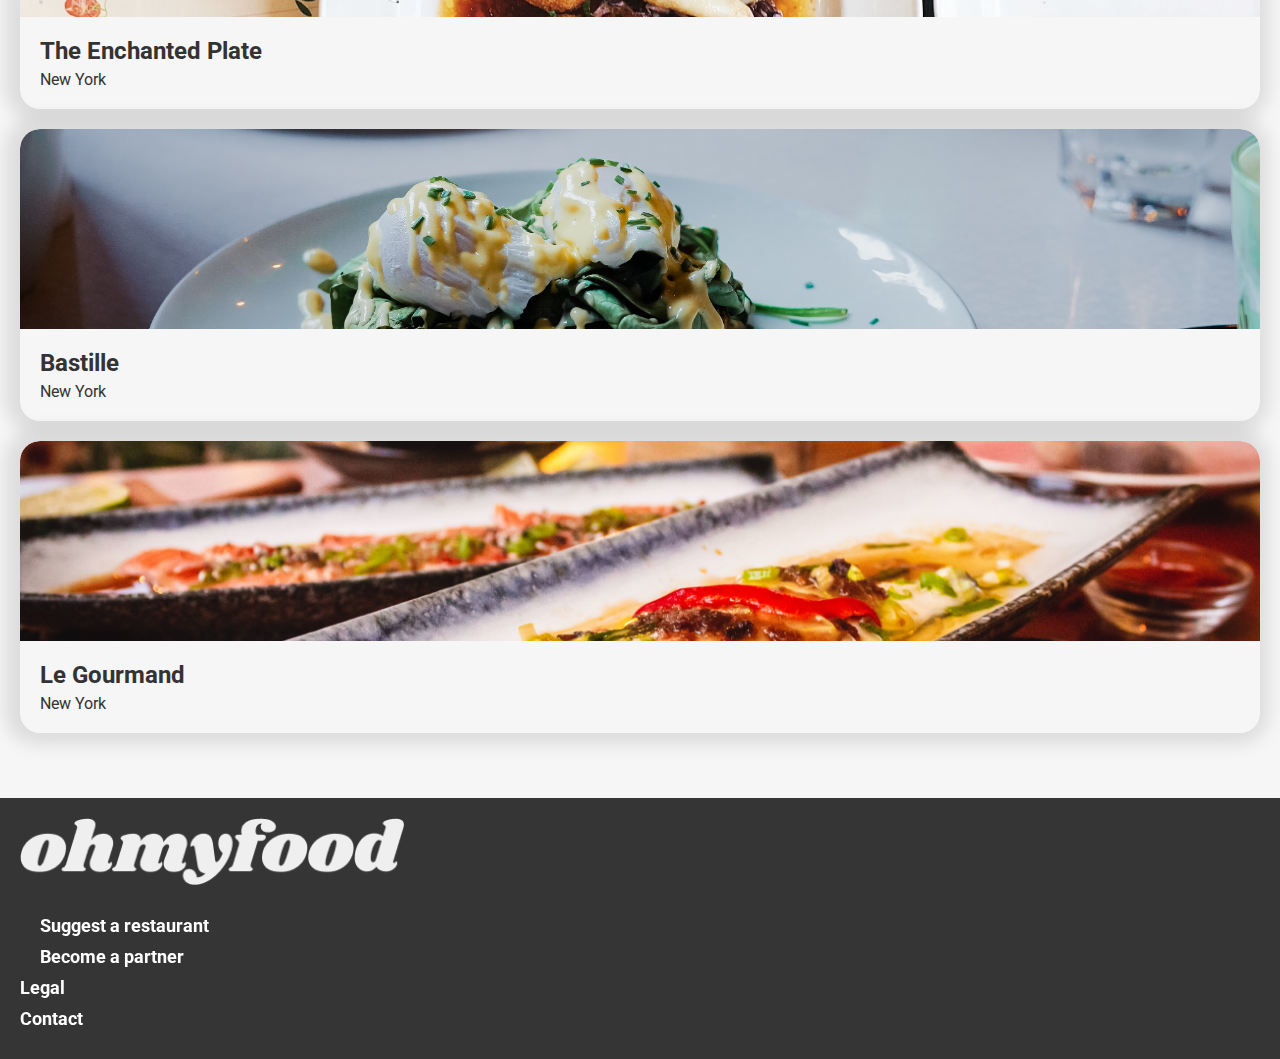
==== commit f074e7f1: "fixing loader" ====
--- a/index.html
+++ b/index.html
@@ -15,148 +15,155 @@
     />
   </head>
   <body>
-    <div class="logo">
-      <img src="images/logo/ohmyfood.png" alt="logo" />
-    </div>
-    <div class="location">
-      <i class="fa-solid fa-location-dot"></i>
-      <span>Paris, Belleville</span>
-    </div>
+    <div class="spinner-container"><div class="spinner"></div></div>
+    <header>
+      <div class="logo">
+        <img src="images/logo/ohmyfood.png" alt="logo" />
+      </div>
+    </header>
+    <main>
+      <div class="location">
+        <i class="fa-solid fa-location-dot"></i>
+        <span>Paris, Belleville</span>
+      </div>
 
-    <section class="booking">
-      <h1>Book the menu you like</h1>
-      <h3>Discover top-of-the-art restaurants we picked for you</h3>
+      <section class="booking">
+        <h1>Book the menu you like</h1>
+        <h3>Discover top-of-the-art restaurants we picked for you</h3>
 
-      <a class="btn-gradient" href="#">Explore our restaurants</a>
-    </section>
+        <a class="btn-gradient" href="#">Explore our restaurants</a>
+      </section>
 
-    <section class="info">
-      <h1>How it works</h1>
+      <section class="info">
+        <h1>How it works</h1>
 
-      <article class="work">
-        <p>1</p>
-        <i class="fa-solid fa-mobile-screen-button"></i>
-        <span>Chose a restaurant</span>
-      </article>
+        <article class="work">
+          <p>1</p>
+          <i class="fa-solid fa-mobile-screen-button"></i>
+          <span>Chose a restaurant</span>
+        </article>
 
-      <article class="work">
-        <p>2</p>
-        <i class="fa-solid fa-list"></i>
-        <span>Create your menu</span>
-      </article>
-      <article class="work">
-        <p>3</p>
-        <i class="fa-solid fa-store"></i
-        ><span>Go enjoy it at the restaurant</span>
-      </article>
-    </section>
-    <section class="restaurants">
-      <h1>Restaurants</h1>
-      <article>
-        <figure>
-          <span class="new-tag">New</span>
-          <a href="./full.html"
-            ><img
-              src="images/restaurants/jay-wennington-N_Y88TWmGwA-unsplash.jpg"
-              alt=""
-          /></a>
-          <figcaption>
-            <div>
-              <h2><a href="./full.html">The Full Palette</a></h2>
-              <p>New York</p>
-            </div>
-            <div class="favorite">
-              <label for="full">
-                <input type="checkbox" id="full" />
-                <i class="fa-regular fa-heart"></i>
-                <i class="fa-solid fa-heart"></i>
-              </label>
-            </div>
-          </figcaption>
-        </figure>
-      </article>
+        <article class="work">
+          <p>2</p>
+          <i class="fa-solid fa-list"></i>
+          <span>Create your menu</span>
+        </article>
+        <article class="work">
+          <p>3</p>
+          <i class="fa-solid fa-store"></i
+          ><span>Go enjoy it at the restaurant</span>
+        </article>
+      </section>
+      <section class="restaurants">
+        <h1>Restaurants</h1>
+        <article>
+          <figure>
+            <span class="new-tag">New</span>
+            <a href="./full.html"
+              ><img
+                src="images/restaurants/jay-wennington-N_Y88TWmGwA-unsplash.jpg"
+                alt=""
+            /></a>
+            <figcaption>
+              <div>
+                <h2><a href="./full.html">The Full Palette</a></h2>
+                <p>New York</p>
+              </div>
+              <div class="favorite">
+                <label for="full">
+                  <input type="checkbox" id="full" />
+                  <i class="fa-regular fa-heart"></i>
+                  <i class="fa-solid fa-heart"></i>
+                </label>
+              </div>
+            </figcaption>
+          </figure>
+        </article>
 
-      <article>
-        <figure>
-          <span class="new-tag">New</span>
-          <a href="./enchanted.html">
-            <img src="images/restaurants/stil-u2Lp8tXIcjw-unsplash.jpg" alt=""
-          /></a>
-          <figcaption>
-            <div>
-              <h2>The Enchanted Plate</h2>
-              <p>New York</p>
-            </div>
-            <div class="favorite">
-              <label for="enchanted">
-                <input type="checkbox" id="enchanted" />
-                <i class="fa-regular fa-heart"></i>
-                <i class="fa-solid fa-heart"></i>
-              </label>
-            </div>
-          </figcaption>
-        </figure>
-      </article>
+        <article>
+          <figure>
+            <span class="new-tag">New</span>
+            <a href="./enchanted.html">
+              <img
+                src="images/restaurants/stil-u2Lp8tXIcjw-unsplash.jpg"
+                alt=""
+            /></a>
+            <figcaption>
+              <div>
+                <h2>The Enchanted Plate</h2>
+                <p>New York</p>
+              </div>
+              <div class="favorite">
+                <label for="enchanted">
+                  <input type="checkbox" id="enchanted" />
+                  <i class="fa-regular fa-heart"></i>
+                  <i class="fa-solid fa-heart"></i>
+                </label>
+              </div>
+            </figcaption>
+          </figure>
+        </article>
 
-      <article>
-        <figure>
-          <a href="./bastille.html">
-            <img
-              src="images/restaurants/toa-heftiba-DQKerTsQwi0-unsplash.jpg"
-              alt=""
-            />
-          </a>
-          <figcaption>
-            <div>
-              <h2>Bastille</h2>
-              <p>New York</p>
-            </div>
-            <div class="favorite">
-              <label>
-                <input type="checkbox" />
-                <i class="fa-regular fa-heart"></i>
-                <i class="fa-solid fa-heart"></i>
-              </label>
-            </div>
-          </figcaption>
-        </figure>
-      </article>
-      <article>
-        <figure>
-          <a href="./legourmand.html">
-            <img
-              src="images/restaurants/louis-hansel-shotsoflouis-qNBGVyOCY8Q-unsplash.jpg"
-              alt=""
-            />
-          </a>
-          <figcaption>
-            <div>
-              <h2>Le Gourmand</h2>
-              <p>New York</p>
-            </div>
-            <div class="favorite">
-              <label>
-                <input type="checkbox" />
-                <i class="fa-regular fa-heart"></i>
-                <i class="fa-solid fa-heart"></i>
-              </label>
-            </div>
-          </figcaption>
-        </figure>
-      </article>
-    </section>
+        <article>
+          <figure>
+            <a href="./bastille.html">
+              <img
+                src="images/restaurants/toa-heftiba-DQKerTsQwi0-unsplash.jpg"
+                alt=""
+              />
+            </a>
+            <figcaption>
+              <div>
+                <h2>Bastille</h2>
+                <p>New York</p>
+              </div>
+              <div class="favorite">
+                <label>
+                  <input type="checkbox" />
+                  <i class="fa-regular fa-heart"></i>
+                  <i class="fa-solid fa-heart"></i>
+                </label>
+              </div>
+            </figcaption>
+          </figure>
+        </article>
+        <article>
+          <figure>
+            <a href="./legourmand.html">
+              <img
+                src="images/restaurants/louis-hansel-shotsoflouis-qNBGVyOCY8Q-unsplash.jpg"
+                alt=""
+              />
+            </a>
+            <figcaption>
+              <div>
+                <h2>Le Gourmand</h2>
+                <p>New York</p>
+              </div>
+              <div class="favorite">
+                <label>
+                  <input type="checkbox" />
+                  <i class="fa-regular fa-heart"></i>
+                  <i class="fa-solid fa-heart"></i>
+                </label>
+              </div>
+            </figcaption>
+          </figure>
+        </article>
+      </section>
+    </main>
+    <footer>
+      <img src="images/logo/ohmyfood.png" alt="OhMyFood" />
+      <div>
+        <i class="fa-solid fa-utensils"> </i>
+        <a href="/alafrancaise.html"> Suggest a restaurant</a>
+      </div>
+      <div>
+        <i class="fa-solid fa-handshake-angle"></i>
+        <a href="#">Become a partner</a>
+      </div>
+      <a href="#">Legal</a>
+      <a href="#">Contact</a>
+    </footer>
   </body>
-  <footer>
-    <img src="images/logo/ohmyfood.png" alt="OhMyFood" />
-    <div>
-      <i class="fa-solid fa-utensils"> </i>
-      <a href="/alafrancaise.html"> Suggest a restaurant</a>
-    </div>
-    <div>
-      <i class="fa-solid fa-handshake-angle"></i>
-      <a href="#">Become a partner</a>
-    </div>
-    <a href="#">Legal</a>
-    <a href="#">Contact</a>
-  </footer>
 </html>
--- a/styles/styles.css
+++ b/styles/styles.css
@@ -1,4 +1,6 @@
 @import url("https://fonts.googleapis.com/css2?family=Roboto:wght@400;500;700;900&display=swap");
+
+@import url("https://fonts.googleapis.com/css2?family=Shrikhand&display=swap");
 
 /* SETTING BODY PROPERTIES  */
 
@@ -242,7 +244,7 @@
   gap: 20px;
   background-color: #f6f6f6;
   position: relative;
-  padding-bottom: 120px;
+  padding-bottom: 100px;
 }
 
 .new-tag {
@@ -320,6 +322,7 @@
 .selection h3,
 .selection h5 {
   margin: 0;
+  font-family: "Roboto", sans-serif;
 }
 .selection h5 {
   font-weight: 300;
@@ -382,9 +385,8 @@
   color: #fff;
   display: flex;
   align-self: center;
-  position: absolute;
-  left: calc(50% - 102px);
-  bottom: 20px;
+
+  margin-top: 40px;
 }
 
 .btn-order > span {
@@ -414,6 +416,12 @@
   border-top-right-radius: 40px;
   margin-top: -60px;
   position: relative;
+}
+.restaurant h1 {
+  font-size: ;
+  font-family: "Shrikhand", cursive;
+  font-style: italic;
+  font-weight: bold;
 }
 .restaurant .favorite {
   margin-top: -15px;
@@ -485,3 +493,50 @@
     opacity: 1;
   }
 }
+.spinner-container {
+  display: block;
+  position: absolutes;
+
+  margin: 0px auto;
+
+  animation: spincon 3s;
+}
+.spinner {
+  width: 50px;
+  height: 50px;
+  border: 8px #ff79da double;
+  border-left-style: solid;
+  border-radius: 50%;
+  animation: spinner-aib1d7 4s infinite;
+}
+
+@keyframes spinner-aib1d7 {
+  to {
+    transform: rotate(360deg);
+  }
+}
+.spinner-container {
+  display: flex;
+  align-items: center;
+  justify-content: center;
+  text-align: center;
+  vertical-align: middle;
+  position: fixed;
+  pointer-events: none;
+  background-color: white;
+  width: 100%;
+  height: 100%;
+  animation: spincon 4s forwards;
+}
+@keyframes spincon {
+  0% {
+    opacity: 1;
+  }
+  90% {
+    opacity: 1;
+  }
+  100% {
+    opacity: 0;
+    display: none;
+  }
+}
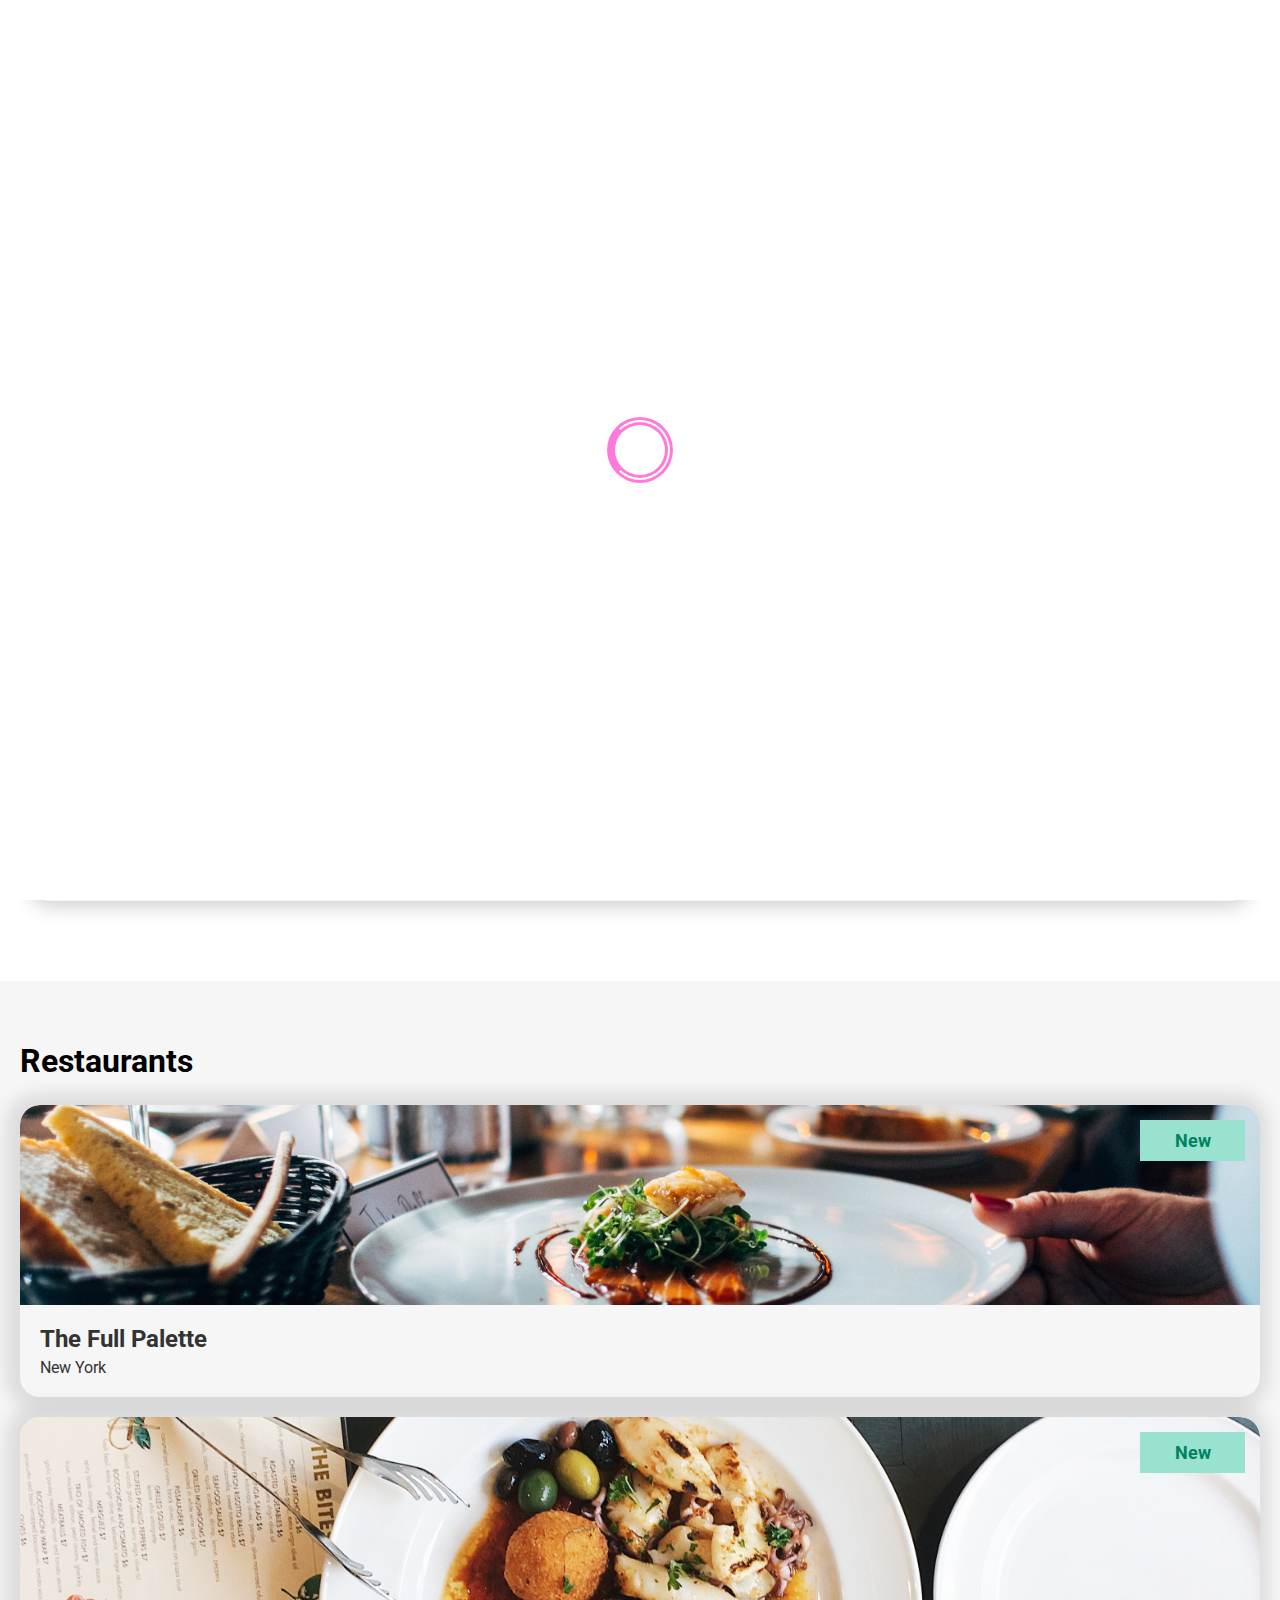
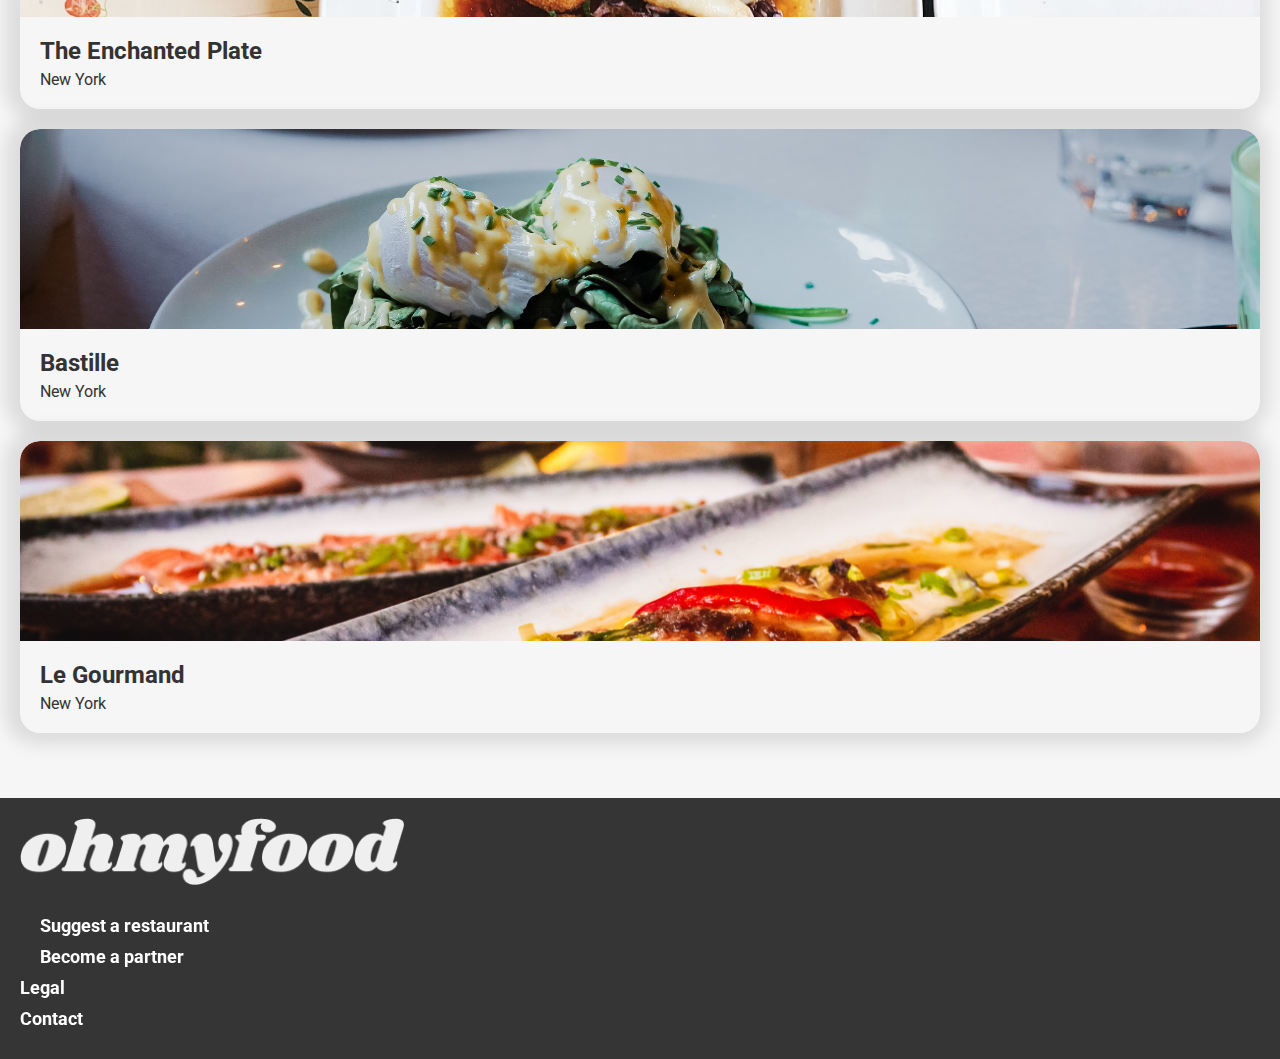
==== commit 5b716a71: "removing a link" ====
--- a/index.html
+++ b/index.html
@@ -66,7 +66,7 @@
             /></a>
             <figcaption>
               <div>
-                <h2><a href="./full.html">The Full Palette</a></h2>
+                <h2>The Full Palette</a></h2>
                 <p>New York</p>
               </div>
               <div class="favorite">
